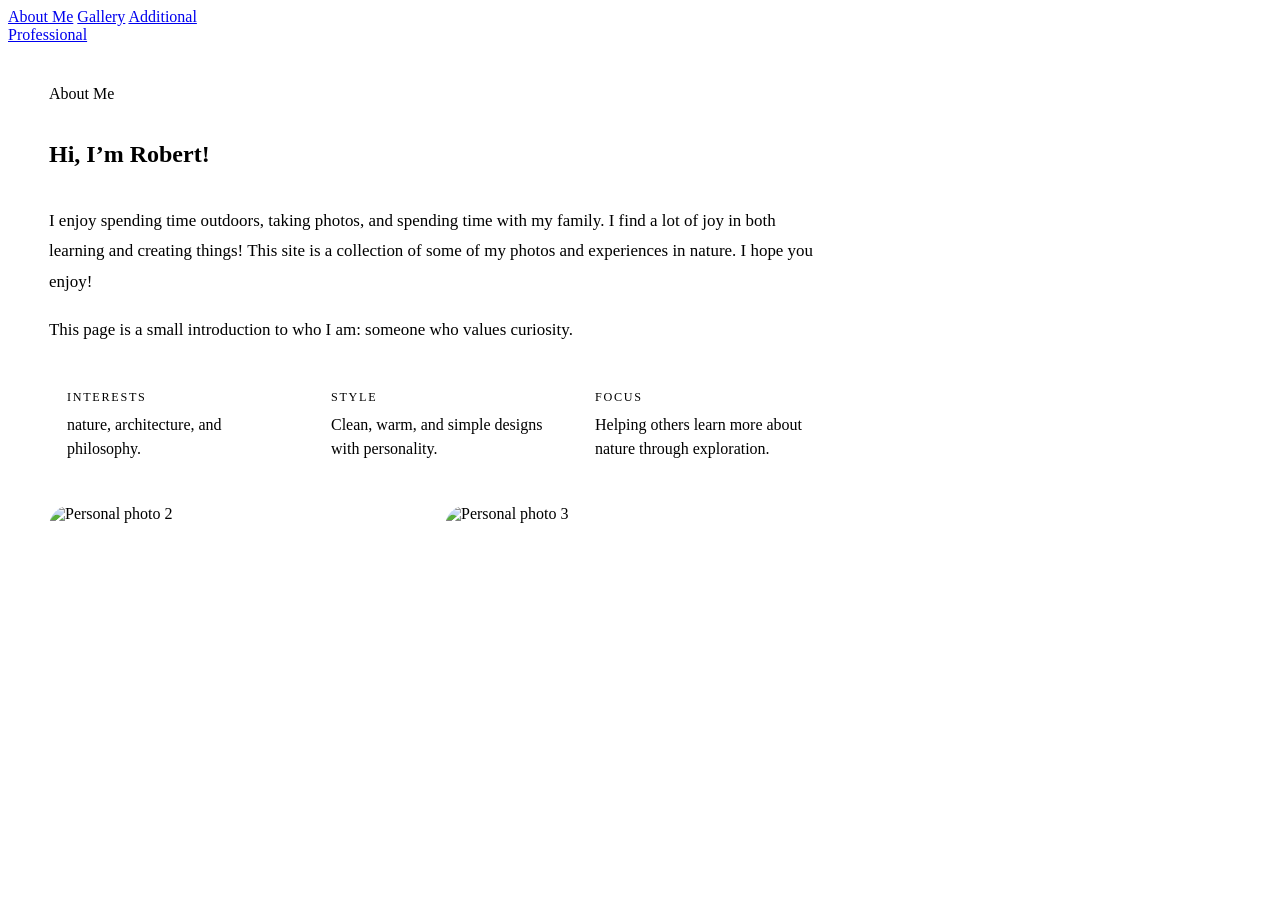
==== aboutme.html @ bc6582bb "Add files via upload" ====
<!DOCTYPE html>
<html lang="en">
<head>
    <meta charset="UTF-8">
    <meta name="viewport" content="width=device-width, initial-scale=1.0">
    <title>About Me</title>
    <link rel="stylesheet" href="mountains.css">
    <style>
        .page.about-page {
            grid-template-columns: 1fr;
            max-width: 860px;
        }

        .about-card {
            position: relative;
            z-index: 1;
            backdrop-filter: blur(12px);
            background: var(--mist);
            border: 1px solid rgba(255, 255, 255, 0.7);
            box-shadow: 0 24px 60px var(--shadow);
            border-radius: 30px;
            padding: 40px;
            display: grid;
            gap: 26px;
        }

        .about-copy {
            display: grid;
            gap: 18px;
        }

        .about-copy p {
            margin: 0;
            font-size: 1.06rem;
            line-height: 1.8;
            color: var(--muted);
        }

        .about-highlights {
            display: grid;
            grid-template-columns: repeat(3, minmax(0, 1fr));
            gap: 14px;
        }

        .about-gallery {
            display: grid;
            grid-template-columns: repeat(2, minmax(0, 1fr));
            gap: 14px;
        }

        .about-photo {
            margin: 0;
            min-height: 260px;
            overflow: hidden;
            border-radius: 22px;
            background: rgba(255, 255, 255, 0.34);
        }

        .about-photo img {
            width: 100%;
            height: 100%;
            display: block;
            object-fit: cover;
        }

        .highlight {
            padding: 18px;
            border-radius: 20px;
            background: rgba(255, 255, 255, 0.42);
            box-shadow: inset 0 0 0 1px rgba(255, 255, 255, 0.38);
        }

        .highlight-label {
            margin: 0 0 8px;
            font-size: 0.76rem;
            letter-spacing: 0.14em;
            text-transform: uppercase;
            color: var(--accent);
        }

        .highlight-value {
            margin: 0;
            font-size: 1rem;
            line-height: 1.5;
            color: var(--text);
        }

        @media (max-width: 860px) {
            .about-card {
                padding: 24px;
            }

            .about-highlights {
                grid-template-columns: 1fr;
            }

            .about-gallery {
                grid-template-columns: 1fr;
            }

            .about-photo {
                min-height: 220px;
            }
        }
    </style>
</head>
<body>
    <nav class="site-nav" aria-label="Site navigation">
        <a class="nav-link active" href="aboutme.html">About Me</a>
        <a class="nav-link" href="mountains.html">Gallery</a>
        <a class="nav-link" href="additional.html">Additional</a>
    </nav>
    <a class="nav-link professional-link" href="startbootstrap-grayscale-gh-pages/index.html">Professional</a>
    <main class="page about-page">
        <section class="about-card" aria-label="About me">
            <div class="about-copy">
                <span class="eyebrow">About Me</span>
                <h1>Hi, I’m Robert!</h1>
                <p>
                    I enjoy spending time outdoors, taking photos, and spending time with my family. I find a lot of joy in both learning and creating things! This site is a collection of some of my photos and experiences in nature. I hope you enjoy!
                </p>
                <p>
                    This page is a small introduction to who I am: someone who values curiosity.
                    
                </p>
            </div>

            <section class="about-highlights" aria-label="Quick facts">
                <article class="highlight">
                    <p class="highlight-label">Interests</p>
                    <p class="highlight-value">nature, architecture, and philosophy.</p>
                </article>
                <article class="highlight">
                    <p class="highlight-label">Style</p>
                    <p class="highlight-value">Clean, warm, and simple designs with personality.</p>
                </article>
                <article class="highlight">
                    <p class="highlight-label">Focus</p>
                    <p class="highlight-value">Helping others learn more about nature through exploration.</p>
                </article>
            </section>

            <section class="about-gallery" aria-label="Photo highlights">
                <figure class="about-photo">
                    <img src="images/IMG_0118.jpeg" alt="Personal photo 2">
                </figure>
                <figure class="about-photo">
                    <img src="images/IMG_0225.jpeg" alt="Personal photo 3">
                </figure>
            </section>
        </section>
    </main>
</body>
</html>
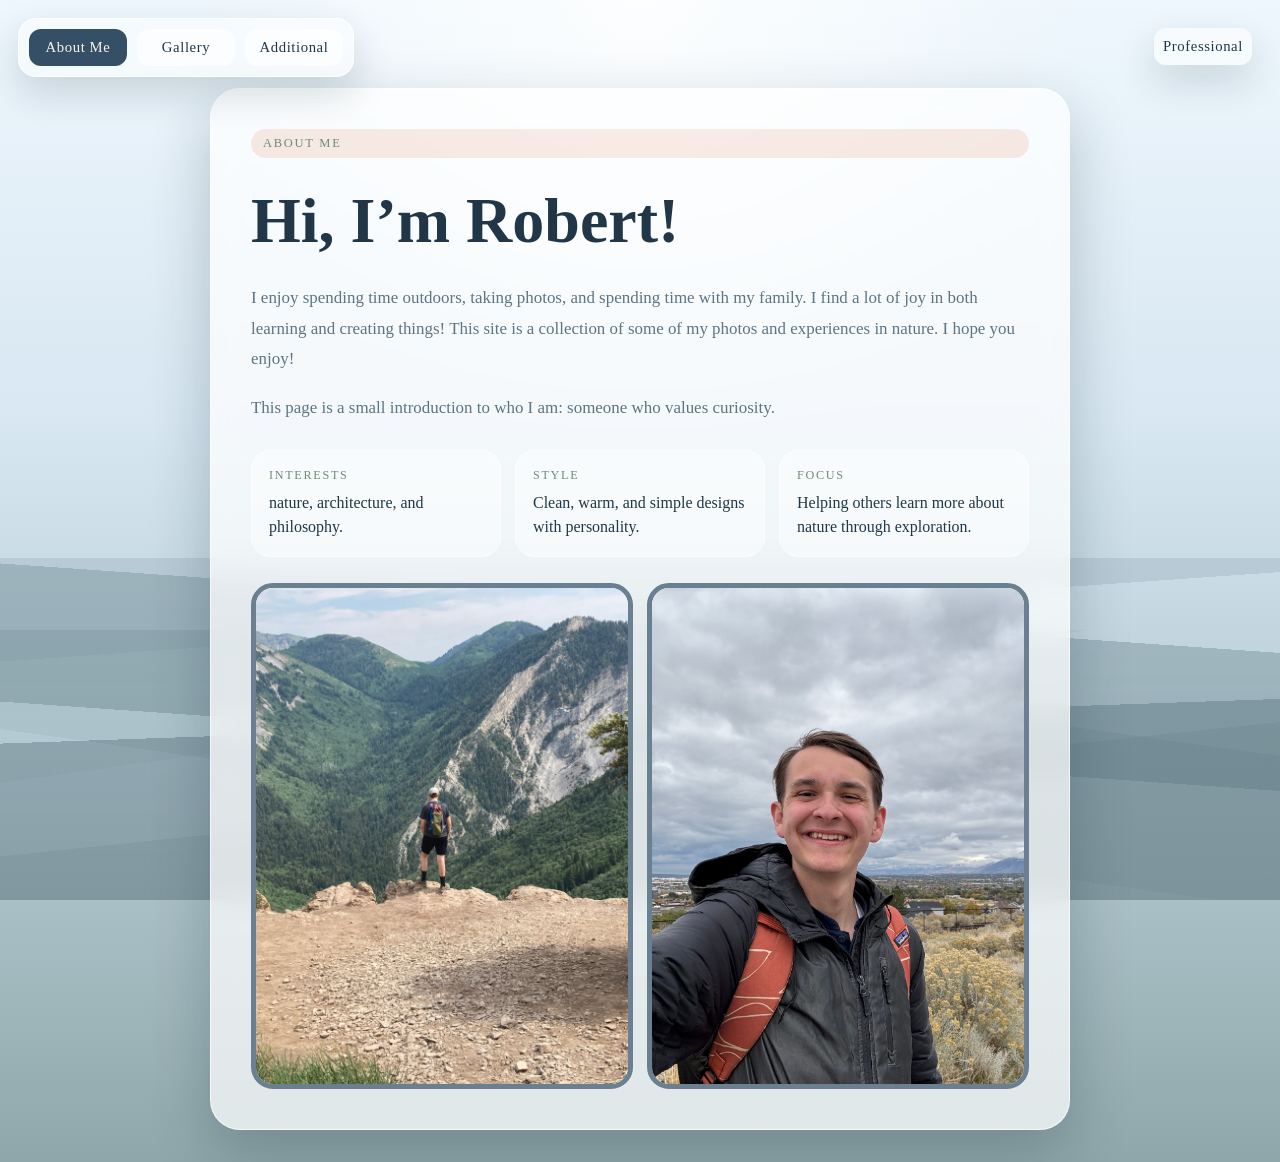
==== commit 7c27d9bb: "Add files via upload" ====
--- a/aboutme.html
+++ b/aboutme.html
@@ -142,10 +142,10 @@
 
             <section class="about-gallery" aria-label="Photo highlights">
                 <figure class="about-photo">
-                    <img src="images/IMG_0118.jpeg" alt="Personal photo 2">
+                    <img src="IMG_0118.jpeg" alt="Personal photo 2">
                 </figure>
                 <figure class="about-photo">
-                    <img src="images/IMG_0225.jpeg" alt="Personal photo 3">
+                    <img src="IMG_0225.jpeg" alt="Personal photo 3">
                 </figure>
             </section>
         </section>
--- a/mountains.css
+++ b/mountains.css
@@ -0,0 +1,475 @@
+:root {
+    --sky: #d9e8f5;
+    --mist: rgba(255, 255, 255, 0.72);
+    --ridge: #355066;
+    --pine: #496d67;
+    --stone: #f4f6f2;
+    --shadow: rgba(17, 39, 52, 0.24);
+    --text: #213747;
+    --muted: #5d7484;
+    --accent: #6f8a76;
+    --photo-frame: #6a7f8f;
+}
+
+* {
+    box-sizing: border-box;
+}
+
+::selection {
+    background: rgba(111, 138, 118, 0.32);
+}
+
+body {
+    margin: 0;
+    min-height: 100vh;
+    display: grid;
+    place-items: center;
+    padding: 88px 18px 32px;
+    font-family: Georgia, "Times New Roman", serif;
+    color: var(--text);
+    background:
+        radial-gradient(circle at top, rgba(255, 255, 255, 0.86), transparent 34%),
+        linear-gradient(180deg, #eef7fd 0%, #d8e7f2 36%, #b4cad2 68%, #8fa7aa 100%);
+}
+
+.site-nav {
+    position: fixed;
+    top: 18px;
+    left: 18px;
+    z-index: 10;
+    display: flex;
+    gap: 10px;
+    padding: 10px;
+    border-radius: 18px;
+    backdrop-filter: blur(12px);
+    background: rgba(255, 255, 255, 0.48);
+    border: 1px solid rgba(255, 255, 255, 0.72);
+    box-shadow: 0 16px 38px rgba(17, 39, 52, 0.16);
+}
+
+.professional-link {
+    position: fixed;
+    top: 28px;
+    right: 28px;
+    z-index: 10;
+    width: 98px;
+    padding-inline: 8px;
+    box-shadow: 0 16px 38px rgba(17, 39, 52, 0.16);
+}
+
+.nav-link {
+    display: inline-flex;
+    align-items: center;
+    justify-content: center;
+    min-width: 98px;
+    padding: 10px 14px;
+    border-radius: 12px;
+    color: var(--text);
+    text-decoration: none;
+    font-size: 0.92rem;
+    letter-spacing: 0.04em;
+    background: rgba(255, 255, 255, 0.56);
+    transition: background-color 180ms ease, transform 180ms ease, color 180ms ease;
+}
+
+.nav-link:hover {
+    background: rgba(255, 255, 255, 0.88);
+    transform: translateY(-1px);
+}
+
+.nav-link.active {
+    background: var(--ridge);
+    color: #f8f4ec;
+}
+
+body::before,
+body::after {
+    content: "";
+    position: fixed;
+    inset: auto 0 0 0;
+    pointer-events: none;
+}
+
+body::before {
+    height: 30vh;
+    background:
+        linear-gradient(180deg, transparent 0%, rgba(202, 220, 230, 0.1) 34%, rgba(202, 220, 230, 0.1) 100%),
+        linear-gradient(172deg, rgba(142, 170, 175, 0.2) 0 34%, transparent 34%),
+        linear-gradient(188deg, transparent 0 28%, rgba(113, 141, 148, 0.22) 28% 62%, transparent 62%),
+        linear-gradient(174deg, transparent 0 56%, rgba(90, 119, 121, 0.18) 56% 100%);
+    opacity: 0.8;
+}
+
+body::after {
+    height: 38vh;
+    background:
+        linear-gradient(176deg, rgba(120, 146, 159, 0.24) 0 24%, transparent 24%),
+        linear-gradient(184deg, transparent 0 22%, rgba(73, 102, 110, 0.3) 22% 54%, transparent 54%),
+        linear-gradient(178deg, transparent 0 48%, rgba(56, 80, 93, 0.34) 48% 100%);
+    opacity: 0.9;
+}
+
+.page {
+    position: relative;
+    z-index: 1;
+    width: min(100%, 1080px);
+    display: grid;
+    gap: 22px;
+    grid-template-columns: minmax(0, 0.95fr) minmax(320px, 1.25fr);
+    align-items: center;
+}
+
+.intro,
+.gallery-shell {
+    backdrop-filter: blur(12px);
+    background: var(--mist);
+    border: 1px solid rgba(255, 255, 255, 0.7);
+    box-shadow: 0 24px 60px var(--shadow);
+}
+
+.video-page {
+    grid-template-columns: minmax(0, 0.7fr) minmax(360px, 1.3fr);
+}
+
+.video-intro {
+    text-align: center;
+}
+
+.video-intro h1 {
+    font-size: clamp(2.15rem, 4vw, 3.6rem);
+    line-height: 1.08;
+}
+
+.video-intro p {
+    margin-inline: auto;
+}
+
+.video-card,
+.tableau-card {
+    position: relative;
+    z-index: 1;
+    padding: 18px;
+    border-radius: 30px;
+    backdrop-filter: blur(12px);
+    background: var(--mist);
+    border: 1px solid rgba(255, 255, 255, 0.7);
+    box-shadow: 0 24px 60px var(--shadow);
+}
+
+.tableau-card {
+    grid-column: 1 / -1;
+    display: grid;
+    gap: 18px;
+    padding: 26px;
+}
+
+.tableau-copy {
+    text-align: center;
+}
+
+.tableau-copy h2 {
+    margin: 0 0 10px;
+    color: var(--ridge);
+    font-size: clamp(2rem, 5vw, 3.5rem);
+}
+
+.tableau-copy p {
+    margin: 0;
+    color: var(--muted);
+    font-size: 1.02rem;
+}
+
+.tableau-frame {
+    overflow-x: auto;
+    padding: 12px;
+    border-radius: 22px;
+    background: rgba(255, 255, 255, 0.36);
+    box-shadow: inset 0 0 0 8px var(--photo-frame);
+}
+
+.tableauPlaceholder {
+    margin: 0 auto;
+    max-width: 100%;
+}
+
+.tableauPlaceholder img {
+    max-width: 100%;
+    border: 0;
+}
+
+.tableauViz {
+    display: none;
+}
+
+.video-frame {
+    position: relative;
+    overflow: hidden;
+    border-radius: 22px;
+    aspect-ratio: 16 / 9;
+    background: rgba(33, 55, 71, 0.18);
+    box-shadow: inset 0 0 0 8px var(--photo-frame);
+}
+
+.video-frame iframe {
+    position: absolute;
+    inset: 0;
+    width: 100%;
+    height: 100%;
+    border: 0;
+}
+
+.intro {
+    padding: 38px;
+    border-radius: 28px;
+}
+
+.eyebrow {
+    display: inline-block;
+    margin-bottom: 14px;
+    padding: 7px 12px;
+    border-radius: 999px;
+    background: rgba(217, 116, 67, 0.14);
+    color: var(--accent);
+    font-size: 0.78rem;
+    letter-spacing: 0.14em;
+    text-transform: uppercase;
+}
+
+h1 {
+    margin: 0 0 14px;
+    font-size: clamp(2.6rem, 5vw, 4.8rem);
+    line-height: 0.96;
+    font-weight: 600;
+}
+
+.intro p {
+    margin: 0;
+    max-width: 28rem;
+    font-size: 1.05rem;
+    line-height: 1.7;
+    color: var(--muted);
+}
+
+.content-action {
+    display: inline-flex;
+    align-items: center;
+    justify-content: center;
+    width: fit-content;
+    margin-top: 22px;
+    padding: 13px 18px;
+    border-radius: 999px;
+    color: #f8f4ec;
+    background: var(--ridge);
+    box-shadow: 0 14px 30px rgba(17, 39, 52, 0.18);
+    text-decoration: none;
+    transition: background-color 180ms ease, transform 180ms ease;
+}
+
+.content-action:hover {
+    background: var(--pine);
+    transform: translateY(-1px);
+}
+
+.gallery-shell {
+    padding: 18px;
+    border-radius: 30px;
+}
+
+.gallery {
+    position: relative;
+    aspect-ratio: 4 / 5;
+    overflow: hidden;
+    border-radius: 24px;
+    background: linear-gradient(180deg, #d2e1ea 0%, #90aeb2 100%);
+    box-shadow: inset 0 0 0 1px rgba(255, 255, 255, 0.4);
+}
+
+.gallery::after {
+    content: "";
+    position: absolute;
+    inset: 0;
+    z-index: 2;
+    pointer-events: none;
+    border: 5px solid var(--photo-frame);
+    border-radius: 24px;
+}
+
+.slide {
+    position: absolute;
+    inset: 0;
+    margin: 0;
+    opacity: 0;
+    transform: scale(1.035);
+    transition: opacity 900ms ease, transform 6s ease;
+}
+
+.slide.active {
+    opacity: 1;
+    transform: scale(1);
+    z-index: 1;
+}
+
+.slide img {
+    width: 100%;
+    height: 100%;
+    object-fit: cover;
+    display: block;
+    border-radius: 24px;
+}
+
+.about-photo {
+    border: 5px solid var(--photo-frame);
+    box-shadow: inset 0 0 0 1px rgba(255, 255, 255, 0.24);
+}
+
+.gallery-arrow {
+    position: absolute;
+    top: 50%;
+    z-index: 3;
+    width: 48px;
+    height: 68px;
+    border: 0;
+    border-radius: 12px;
+    display: grid;
+    place-items: center;
+    background: rgba(255, 255, 255, 0.22);
+    color: #f8f4ec;
+    cursor: pointer;
+    transform: translateY(-50%);
+    backdrop-filter: blur(10px);
+    box-shadow: 0 10px 24px rgba(12, 30, 42, 0.18);
+    transition: background-color 180ms ease, transform 180ms ease, opacity 180ms ease;
+}
+
+.gallery-arrow:hover {
+    background: rgba(255, 255, 255, 0.38);
+    transform: translateY(-50%) scale(1.04);
+}
+
+.gallery-arrow:focus-visible {
+    outline: 2px solid rgba(255, 255, 255, 0.9);
+    outline-offset: 3px;
+}
+
+.gallery-arrow.prev {
+    left: 14px;
+    border-radius: 12px;
+}
+
+.gallery-arrow.next {
+    right: 14px;
+    border-radius: 12px;
+}
+
+.gallery-arrow svg {
+    width: 22px;
+    height: 22px;
+}
+
+.gallery-footer {
+    display: flex;
+    align-items: center;
+    justify-content: space-between;
+    gap: 16px;
+    padding: 16px 8px 4px;
+}
+
+.counter {
+    color: var(--muted);
+    font-size: 0.94rem;
+    letter-spacing: 0.06em;
+    text-transform: uppercase;
+}
+
+.dots {
+    display: flex;
+    flex-wrap: wrap;
+    justify-content: flex-end;
+    gap: 8px;
+}
+
+.dot {
+    width: 11px;
+    height: 11px;
+    border: 0;
+    border-radius: 50%;
+    background: rgba(23, 48, 64, 0.22);
+    cursor: pointer;
+    transition: transform 180ms ease, background-color 180ms ease;
+}
+
+.dot.active {
+    background: var(--accent);
+    transform: scale(1.18);
+}
+
+.dot:hover {
+    background: rgba(23, 48, 64, 0.5);
+}
+
+@media (max-width: 860px) {
+    body {
+        padding-top: 100px;
+    }
+
+    .site-nav {
+        top: 14px;
+        left: 14px;
+        right: 176px;
+        gap: 8px;
+        justify-content: space-between;
+    }
+
+    .nav-link {
+        min-width: 0;
+        flex: 1;
+        padding: 9px 10px;
+        font-size: 0.84rem;
+    }
+
+    .professional-link {
+        top: 24px;
+        right: 14px;
+        width: 98px;
+        flex: 0;
+    }
+
+    .page {
+        grid-template-columns: 1fr;
+    }
+
+    .intro,
+    .gallery-shell {
+        padding: 22px;
+    }
+
+    .gallery-shell {
+        padding: 14px;
+    }
+
+    .gallery {
+        aspect-ratio: 4 / 5.2;
+    }
+
+    .gallery-arrow {
+        width: 42px;
+        height: 60px;
+    }
+
+    .gallery-footer {
+        flex-direction: column;
+        align-items: flex-start;
+    }
+
+    .dots {
+        justify-content: flex-start;
+    }
+}
+
+@media (prefers-reduced-motion: reduce) {
+    .slide,
+    .dot,
+    .gallery-arrow {
+        transition: none;
+    }
+}
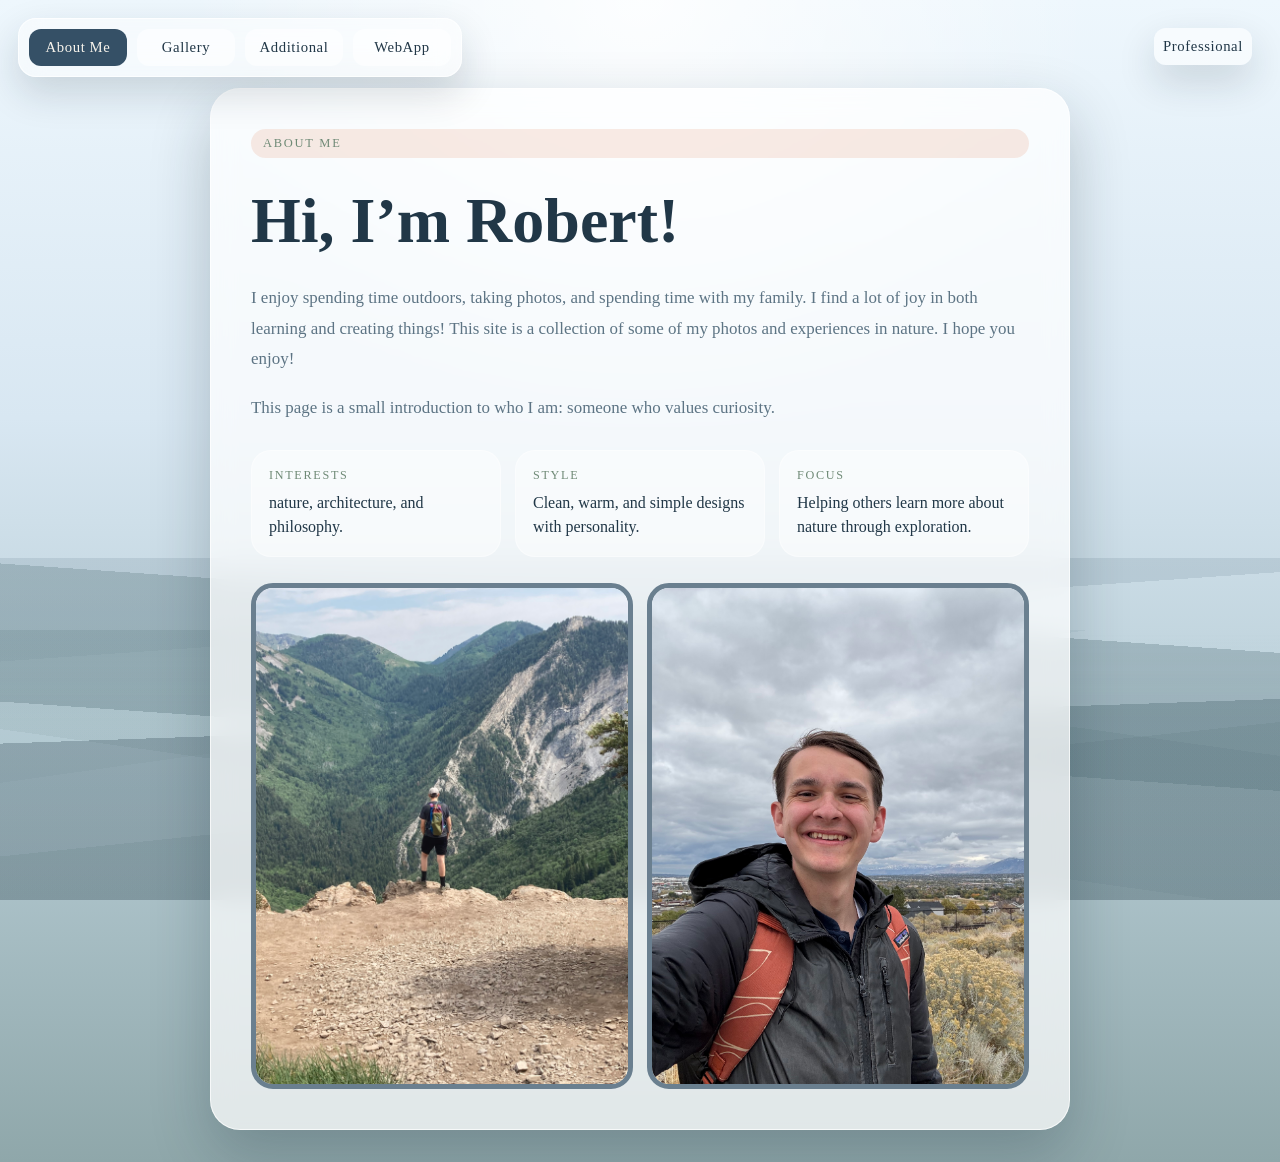
==== commit e9063906: "Add files via upload" ====
--- a/aboutme.html
+++ b/aboutme.html
@@ -109,6 +109,7 @@
         <a class="nav-link active" href="aboutme.html">About Me</a>
         <a class="nav-link" href="mountains.html">Gallery</a>
         <a class="nav-link" href="additional.html">Additional</a>
+        <a class="nav-link" href="tripplanner.html">WebApp</a>
     </nav>
     <a class="nav-link professional-link" href="startbootstrap-grayscale-gh-pages/index.html">Professional</a>
     <main class="page about-page">
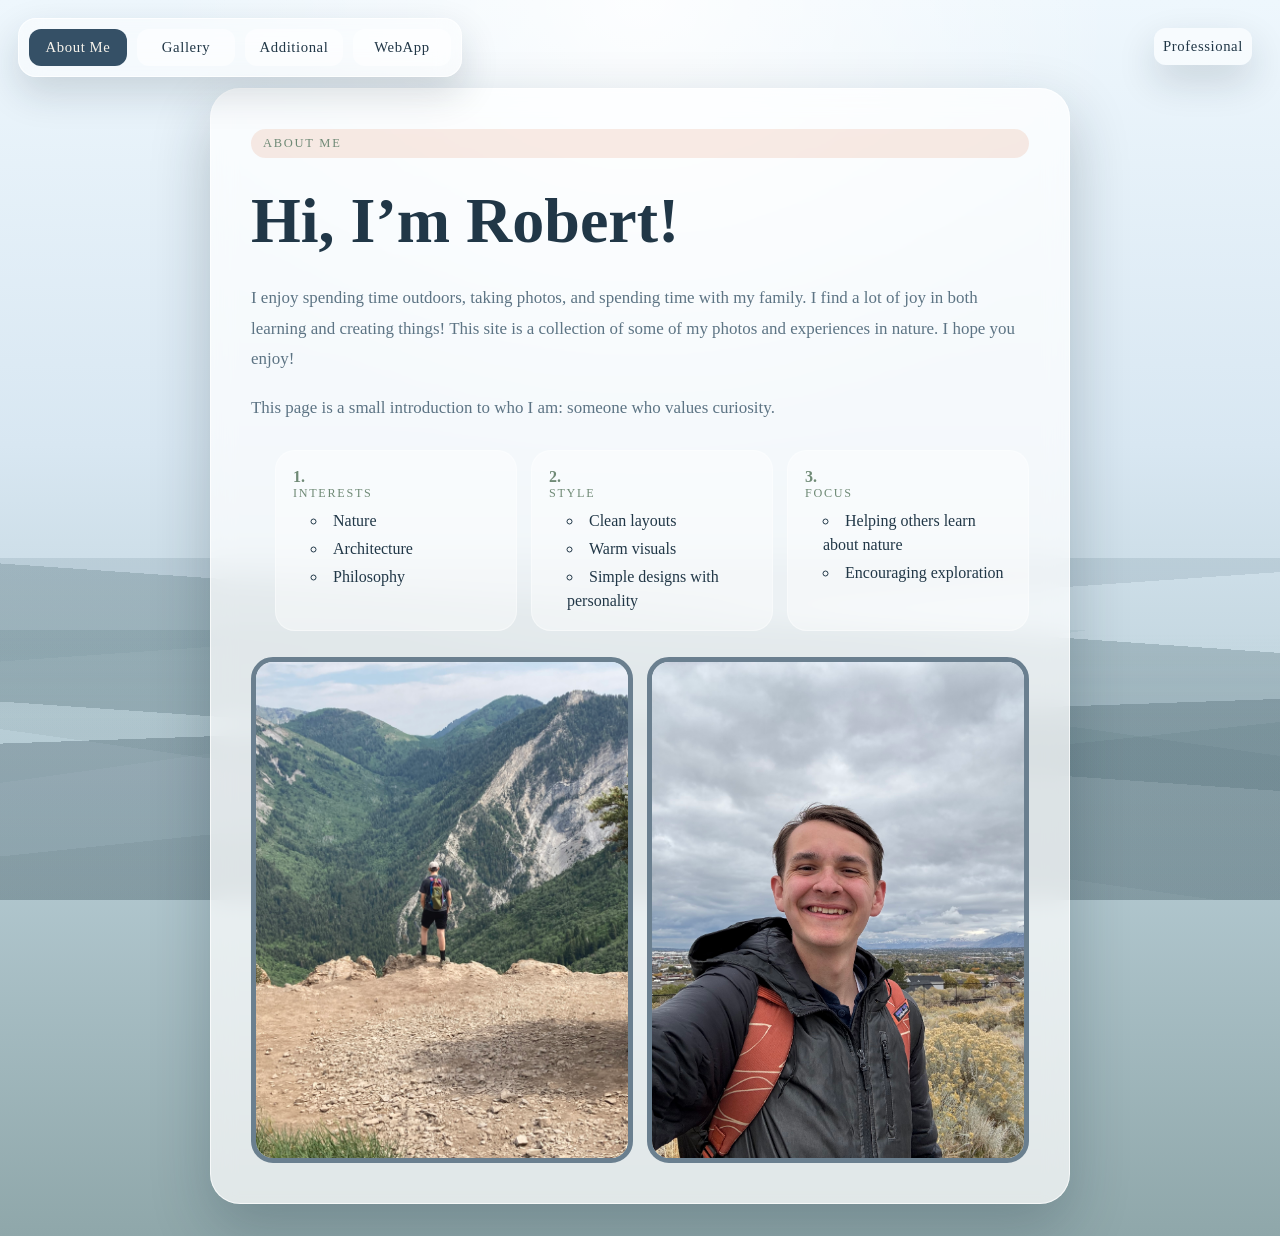
==== commit 5828a0f6: "Add files via upload" ====
--- a/aboutme.html
+++ b/aboutme.html
@@ -40,6 +40,8 @@
             display: grid;
             grid-template-columns: repeat(3, minmax(0, 1fr));
             gap: 14px;
+            margin: 0;
+            padding-left: 24px;
         }
 
         .about-gallery {
@@ -64,10 +66,16 @@
         }
 
         .highlight {
+            list-style-position: inside;
             padding: 18px;
             border-radius: 20px;
             background: rgba(255, 255, 255, 0.42);
             box-shadow: inset 0 0 0 1px rgba(255, 255, 255, 0.38);
+        }
+
+        .highlight::marker {
+            color: var(--accent);
+            font-weight: 700;
         }
 
         .highlight-label {
@@ -80,9 +88,14 @@
 
         .highlight-value {
             margin: 0;
+            padding-left: 18px;
             font-size: 1rem;
             line-height: 1.5;
             color: var(--text);
+        }
+
+        .highlight-value li + li {
+            margin-top: 4px;
         }
 
         @media (max-width: 860px) {
@@ -126,20 +139,31 @@
                 </p>
             </div>
 
-            <section class="about-highlights" aria-label="Quick facts">
-                <article class="highlight">
+            <ol class="about-highlights" aria-label="Quick facts">
+                <li class="highlight">
                     <p class="highlight-label">Interests</p>
-                    <p class="highlight-value">nature, architecture, and philosophy.</p>
-                </article>
-                <article class="highlight">
+                    <ul class="highlight-value">
+                        <li>Nature</li>
+                        <li>Architecture</li>
+                        <li>Philosophy</li>
+                    </ul>
+                </li>
+                <li class="highlight">
                     <p class="highlight-label">Style</p>
-                    <p class="highlight-value">Clean, warm, and simple designs with personality.</p>
-                </article>
-                <article class="highlight">
+                    <ul class="highlight-value">
+                        <li>Clean layouts</li>
+                        <li>Warm visuals</li>
+                        <li>Simple designs with personality</li>
+                    </ul>
+                </li>
+                <li class="highlight">
                     <p class="highlight-label">Focus</p>
-                    <p class="highlight-value">Helping others learn more about nature through exploration.</p>
-                </article>
-            </section>
+                    <ul class="highlight-value">
+                        <li>Helping others learn about nature</li>
+                        <li>Encouraging exploration</li>
+                    </ul>
+                </li>
+            </ol>
 
             <section class="about-gallery" aria-label="Photo highlights">
                 <figure class="about-photo">
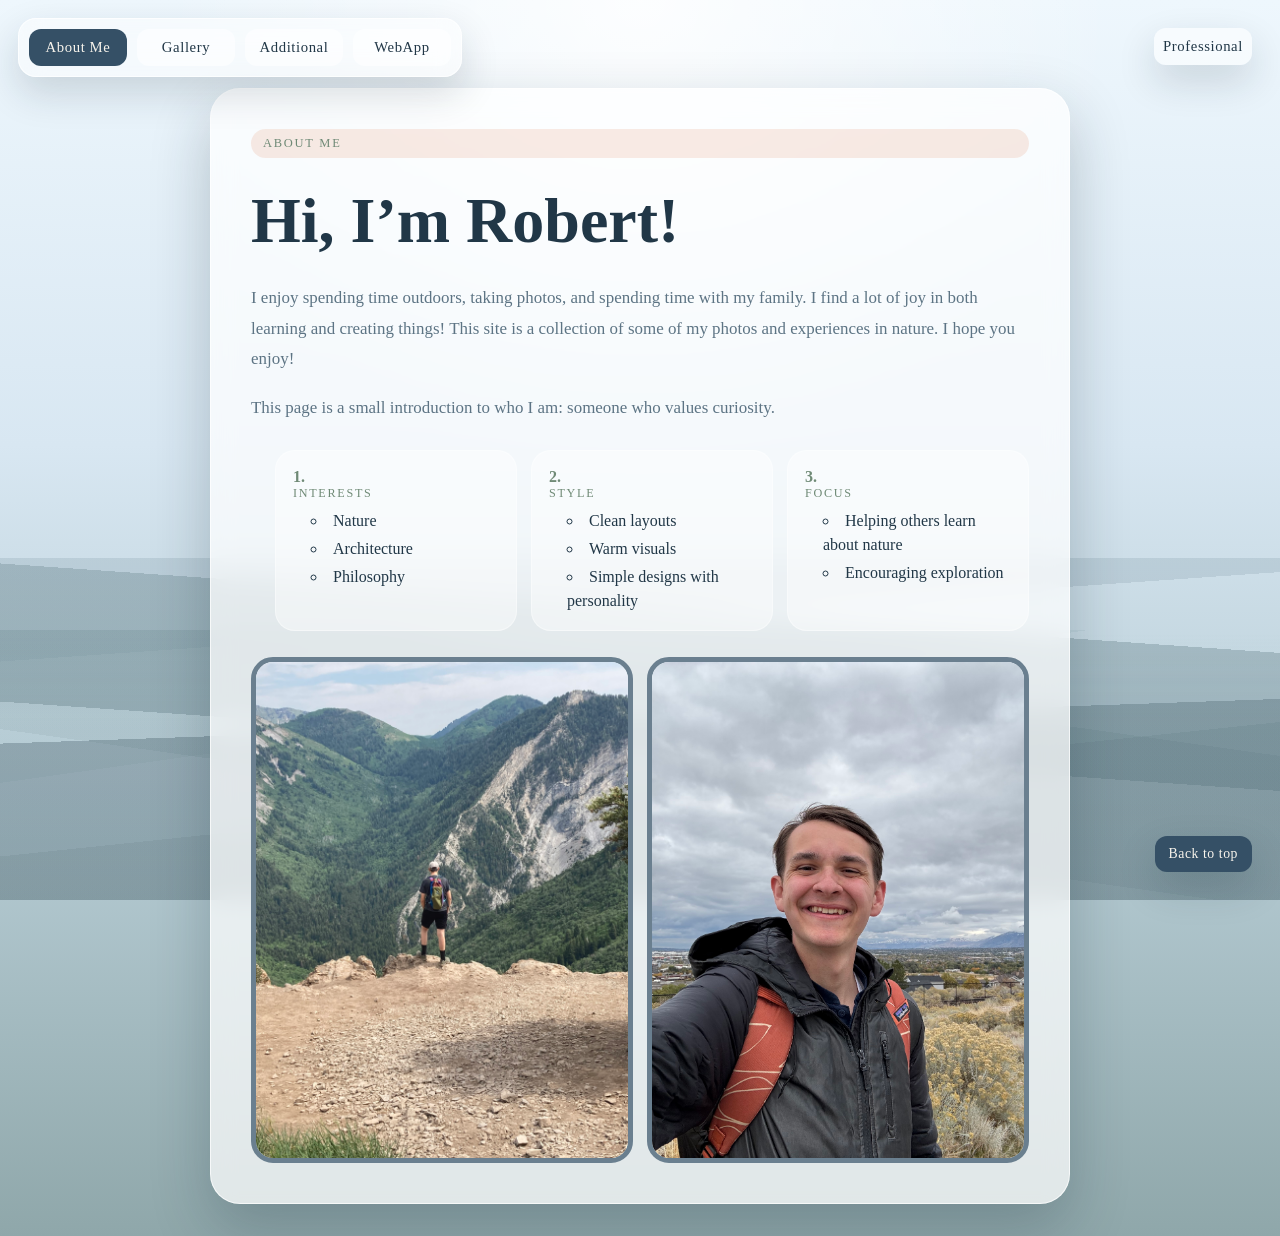
==== commit e3103cb4: "Add files via upload" ====
--- a/aboutme.html
+++ b/aboutme.html
@@ -118,6 +118,7 @@
     </style>
 </head>
 <body>
+    <a id="top" class="page-anchor" aria-hidden="true"></a>
     <nav class="site-nav" aria-label="Site navigation">
         <a class="nav-link active" href="aboutme.html">About Me</a>
         <a class="nav-link" href="mountains.html">Gallery</a>
@@ -175,5 +176,6 @@
             </section>
         </section>
     </main>
+    <a class="back-to-top" href="#top">Back to top</a>
 </body>
 </html>
--- a/mountains.css
+++ b/mountains.css
@@ -13,6 +13,10 @@
 
 * {
     box-sizing: border-box;
+}
+
+html {
+    scroll-behavior: smooth;
 }
 
 ::selection {
@@ -55,6 +59,36 @@
     width: 98px;
     padding-inline: 8px;
     box-shadow: 0 16px 38px rgba(17, 39, 52, 0.16);
+}
+
+.back-to-top {
+    position: fixed;
+    right: 28px;
+    bottom: 28px;
+    z-index: 10;
+    display: inline-flex;
+    align-items: center;
+    justify-content: center;
+    padding: 10px 14px;
+    border-radius: 12px;
+    color: #f8f4ec;
+    background: var(--ridge);
+    box-shadow: 0 16px 38px rgba(17, 39, 52, 0.18);
+    text-decoration: none;
+    font-size: 0.86rem;
+    letter-spacing: 0.04em;
+    transition: background-color 180ms ease, transform 180ms ease;
+}
+
+.back-to-top:hover {
+    background: var(--accent);
+    transform: translateY(-1px);
+}
+
+.page-anchor {
+    position: absolute;
+    top: 0;
+    left: 0;
 }
 
 .nav-link {
@@ -434,6 +468,12 @@
         flex: 0;
     }
 
+    .back-to-top {
+        right: 14px;
+        bottom: 14px;
+        font-size: 0.78rem;
+    }
+
     .page {
         grid-template-columns: 1fr;
     }
